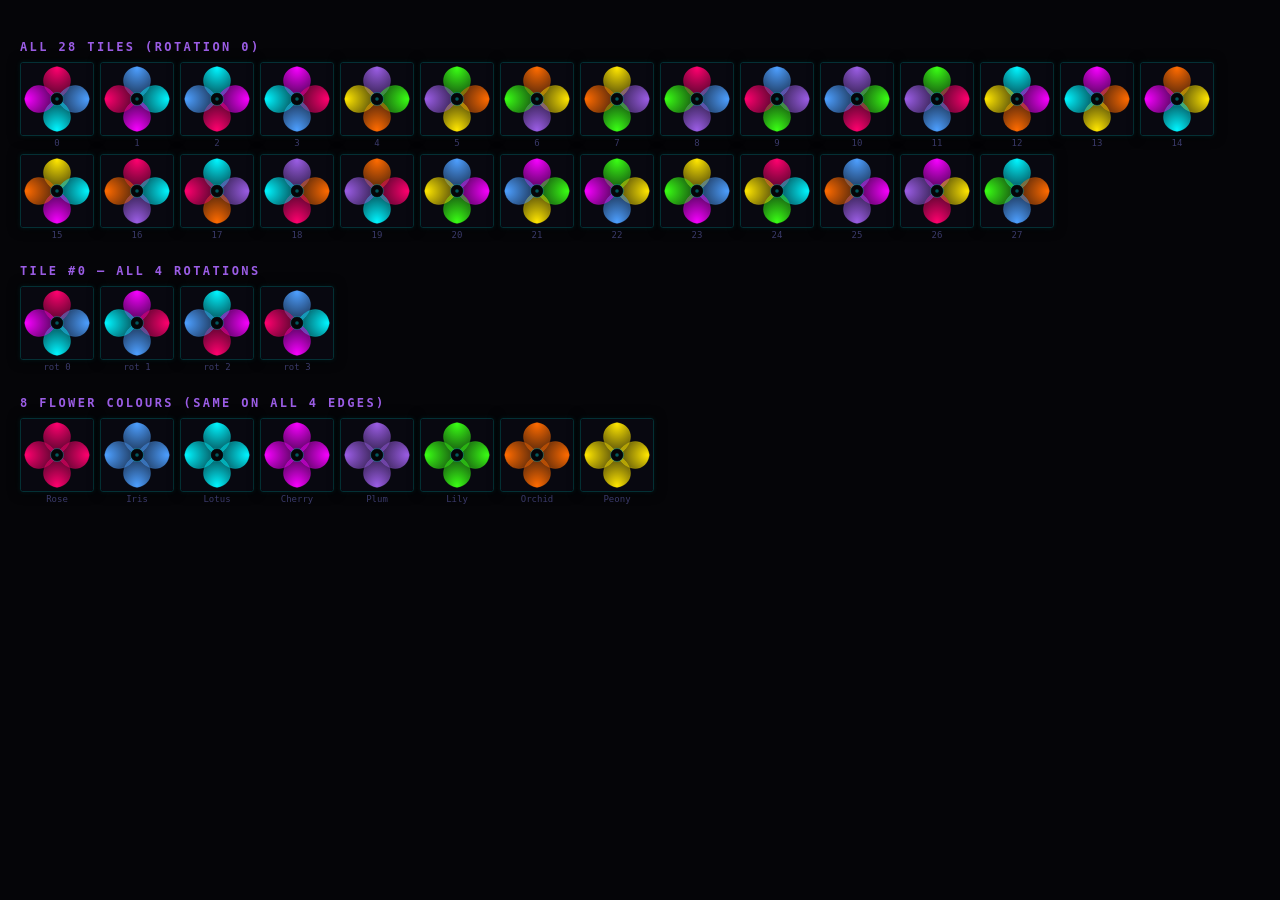
==== preview.html @ b9c77488 "Add tile preview page for development reference Renders all 28 tiles, 4 rotations of tile #0, and al" ====
<!DOCTYPE html>
<html lang="en">
<head>
  <meta charset="UTF-8">
  <title>Tile Preview</title>
  <style>
    body { background: #050508; margin: 0; padding: 20px; font-family: monospace; color: #00f5ff; }
    h2 { font-size: 12px; letter-spacing: 0.2em; text-transform: uppercase; color: #9b5de5; margin: 20px 0 8px; }
    .grid { display: flex; flex-wrap: wrap; gap: 6px; margin-bottom: 24px; }
    .tile-wrap { width: 72px; height: 72px; border-radius: 3px; overflow: hidden;
      border: 1px solid rgba(0,245,255,0.18);
      box-shadow: 0 0 12px rgba(0,0,0,0.8), 0 0 5px rgba(0,245,255,0.12); }
    .label { font-size: 9px; color: #3a3a6a; margin-top: 2px; text-align: center; }
  </style>
</head>
<body>
<script>
const TILES = [
  [0,1,2,3],[1,2,3,0],[2,3,0,1],[3,0,1,2],
  [4,5,6,7],[5,6,7,4],[6,7,4,5],[7,4,5,6],
  [0,1,4,5],[1,4,5,0],[4,5,0,1],[5,0,1,4],
  [2,3,6,7],[3,6,7,2],[6,7,2,3],[7,2,3,6],
  [0,2,4,6],[2,4,6,0],[4,6,0,2],[6,0,2,4],
  [1,3,5,7],[3,5,7,1],[5,7,1,3],[7,1,3,5],
  [0,2,5,7],[1,3,4,6],[3,7,0,4],[2,6,1,5],
];

const FLOWER_COLORS = [
  '#ff006e','#4d9fff','#00f5ff','#f700ff',
  '#9b5de5','#39ff14','#ff6b00','#ffe600',
];
const FLOWER_NAMES = ['Rose','Iris','Lotus','Cherry','Plum','Lily','Orchid','Peony'];

const PETAL_PATHS = [
  'M 50,50 C 25,38 25,9 50,5 C 75,9 75,38 50,50 Z',
  'M 50,50 C 62,25 91,25 95,50 C 91,75 62,75 50,50 Z',
  'M 50,50 C 75,62 75,91 50,95 C 25,91 25,62 50,50 Z',
  'M 50,50 C 38,75 9,75 5,50 C 9,25 38,25 50,50 Z',
];
const PETAL_GRAD_CX = ['50%','95%','50%','5%'];
const PETAL_GRAD_CY = ['5%','50%','95%','50%'];

let uid = 0;

function makeTile(edges) {
  const ns = 'http://www.w3.org/2000/svg';
  const u  = uid++;
  const svg = document.createElementNS(ns, 'svg');
  svg.setAttribute('viewBox','0 0 100 100');
  svg.setAttribute('width','100%');
  svg.setAttribute('height','100%');
  svg.style.display = 'block';

  const defs = document.createElementNS(ns, 'defs');
  for (let i = 0; i < 4; i++) {
    const c = FLOWER_COLORS[edges[i]];
    const g = document.createElementNS(ns, 'radialGradient');
    g.setAttribute('id',`rg${u}_${i}`);
    g.setAttribute('cx', PETAL_GRAD_CX[i]);
    g.setAttribute('cy', PETAL_GRAD_CY[i]);
    g.setAttribute('r','72%');
    const s1 = document.createElementNS(ns,'stop');
    s1.setAttribute('offset','0%'); s1.setAttribute('stop-color',c); s1.setAttribute('stop-opacity','1');
    const s2 = document.createElementNS(ns,'stop');
    s2.setAttribute('offset','100%'); s2.setAttribute('stop-color',c); s2.setAttribute('stop-opacity','0.45');
    g.append(s1,s2); defs.appendChild(g);
  }
  svg.appendChild(defs);

  const bg = document.createElementNS(ns,'rect');
  bg.setAttribute('width','100'); bg.setAttribute('height','100'); bg.setAttribute('fill','#080810');
  svg.appendChild(bg);

  for (let i = 0; i < 4; i++) {
    const c = FLOWER_COLORS[edges[i]];
    const p = document.createElementNS(ns,'path');
    p.setAttribute('d', PETAL_PATHS[i]);
    p.setAttribute('fill', `url(#rg${u}_${i})`);
    p.setAttribute('stroke', c);
    p.setAttribute('stroke-width','0.6');
    p.setAttribute('stroke-opacity','0.55');
    p.setAttribute('stroke-linejoin','round');
    svg.appendChild(p);
  }

  const ring = document.createElementNS(ns,'circle');
  ring.setAttribute('cx','50'); ring.setAttribute('cy','50'); ring.setAttribute('r','9');
  ring.setAttribute('fill','#050508'); ring.setAttribute('stroke','rgba(0,245,255,0.4)'); ring.setAttribute('stroke-width','1');
  svg.appendChild(ring);

  const dot = document.createElementNS(ns,'circle');
  dot.setAttribute('cx','50'); dot.setAttribute('cy','50'); dot.setAttribute('r','2.5');
  dot.setAttribute('fill','rgba(0,245,255,0.35)');
  svg.appendChild(dot);

  return svg;
}

// All 28 tiles at rot=0
const h1 = document.createElement('h2'); h1.textContent = 'All 28 tiles (rotation 0)';
document.body.appendChild(h1);
const g1 = document.createElement('div'); g1.className = 'grid';
TILES.forEach((edges, idx) => {
  const col = document.createElement('div');
  const wrap = document.createElement('div'); wrap.className = 'tile-wrap';
  wrap.appendChild(makeTile(edges));
  const lbl = document.createElement('div'); lbl.className = 'label'; lbl.textContent = idx;
  col.append(wrap, lbl);
  g1.appendChild(col);
});
document.body.appendChild(g1);

// 4 rotations of tile 0
function rotate(edges, rot) {
  const [t,r,b,l] = edges;
  switch(rot&3){case 1:return[l,t,r,b];case 2:return[b,l,t,r];case 3:return[r,b,l,t];default:return[t,r,b,l];}
}
const h2 = document.createElement('h2'); h2.textContent = 'Tile #0 — all 4 rotations';
document.body.appendChild(h2);
const g2 = document.createElement('div'); g2.className = 'grid';
for (let rot = 0; rot < 4; rot++) {
  const col = document.createElement('div');
  const wrap = document.createElement('div'); wrap.className = 'tile-wrap';
  wrap.appendChild(makeTile(rotate(TILES[0], rot)));
  const lbl = document.createElement('div'); lbl.className = 'label'; lbl.textContent = `rot ${rot}`;
  col.append(wrap, lbl);
  g2.appendChild(col);
}
document.body.appendChild(g2);

// One tile per flower
const h3 = document.createElement('h2'); h3.textContent = '8 flower colours (same on all 4 edges)';
document.body.appendChild(h3);
const g3 = document.createElement('div'); g3.className = 'grid';
for (let f = 0; f < 8; f++) {
  const col = document.createElement('div');
  const wrap = document.createElement('div'); wrap.className = 'tile-wrap';
  wrap.appendChild(makeTile([f,f,f,f]));
  const lbl = document.createElement('div'); lbl.className = 'label'; lbl.textContent = FLOWER_NAMES[f];
  col.append(wrap, lbl);
  g3.appendChild(col);
}
document.body.appendChild(g3);
</script>
</body>
</html>
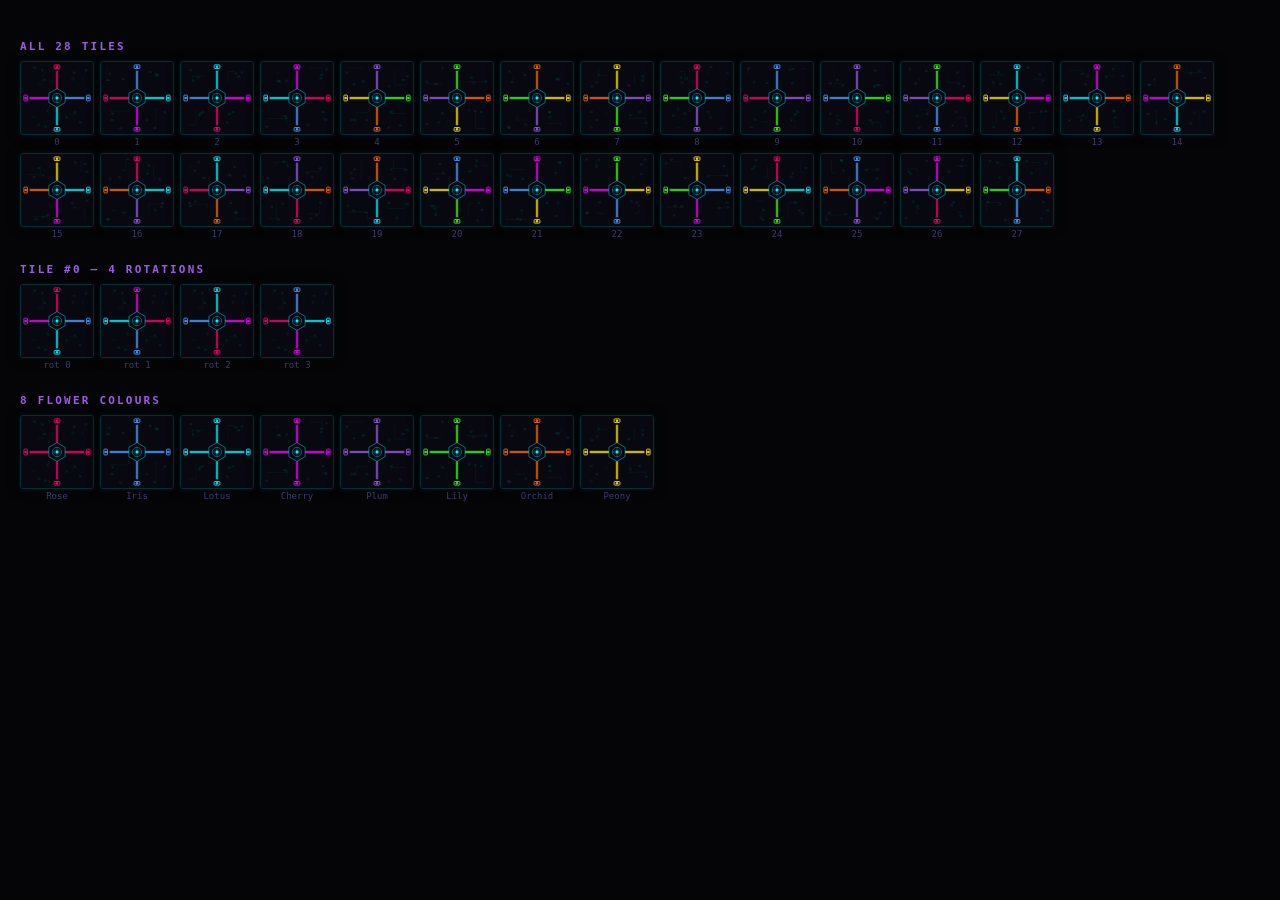
==== commit f9bd558c: "Redesign tiles as circuit board nodes (inspired by reference image) Each tile is now a PCB-style SVG" ====
--- a/preview.html
+++ b/preview.html
@@ -4,18 +4,18 @@
   <meta charset="UTF-8">
   <title>Tile Preview</title>
   <style>
-    body { background: #050508; margin: 0; padding: 20px; font-family: monospace; color: #00f5ff; }
-    h2 { font-size: 12px; letter-spacing: 0.2em; text-transform: uppercase; color: #9b5de5; margin: 20px 0 8px; }
-    .grid { display: flex; flex-wrap: wrap; gap: 6px; margin-bottom: 24px; }
-    .tile-wrap { width: 72px; height: 72px; border-radius: 3px; overflow: hidden;
-      border: 1px solid rgba(0,245,255,0.18);
-      box-shadow: 0 0 12px rgba(0,0,0,0.8), 0 0 5px rgba(0,245,255,0.12); }
-    .label { font-size: 9px; color: #3a3a6a; margin-top: 2px; text-align: center; }
+    body { background:#050508; margin:0; padding:20px; font-family:monospace; color:#00f5ff; }
+    h2 { font-size:11px; letter-spacing:0.2em; text-transform:uppercase; color:#9b5de5; margin:20px 0 8px; }
+    .grid { display:flex; flex-wrap:wrap; gap:6px; margin-bottom:24px; }
+    .tile-wrap { width:72px; height:72px; border-radius:3px; overflow:hidden;
+      border:1px solid rgba(0,245,255,0.18);
+      box-shadow:0 0 12px rgba(0,0,0,.8),0 0 5px rgba(0,245,255,.12); }
+    .label { font-size:9px; color:#3a3a6a; margin-top:2px; text-align:center; }
   </style>
 </head>
 <body>
 <script>
-const TILES = [
+const TILES=[
   [0,1,2,3],[1,2,3,0],[2,3,0,1],[3,0,1,2],
   [4,5,6,7],[5,6,7,4],[6,7,4,5],[7,4,5,6],
   [0,1,4,5],[1,4,5,0],[4,5,0,1],[5,0,1,4],
@@ -24,122 +24,77 @@
   [1,3,5,7],[3,5,7,1],[5,7,1,3],[7,1,3,5],
   [0,2,5,7],[1,3,4,6],[3,7,0,4],[2,6,1,5],
 ];
+const FLOWER_COLORS=['#ff006e','#4d9fff','#00f5ff','#f700ff','#9b5de5','#39ff14','#ff6b00','#ffe600'];
+const FLOWER_NAMES=['Rose','Iris','Lotus','Cherry','Plum','Lily','Orchid','Peony'];
+const TRACE_DIRS=[
+  [50,37,50,12,  50, 6.5,8,5],
+  [61,50,88,50,  93.5,50,5,8],
+  [50,63,50,88,  50,93.5,8,5],
+  [39,50,12,50,   6.5,50,5,8],
+];
 
-const FLOWER_COLORS = [
-  '#ff006e','#4d9fff','#00f5ff','#f700ff',
-  '#9b5de5','#39ff14','#ff6b00','#ffe600',
-];
-const FLOWER_NAMES = ['Rose','Iris','Lotus','Cherry','Plum','Lily','Orchid','Peony'];
+function lcg(seed){let s=(seed*1664525+1013904223)>>>0;return()=>{s=(s*1664525+1013904223)>>>0;return s/0x100000000;};}
+function el(ns,tag,attrs){const e=document.createElementNS(ns,tag);for(const[k,v]of Object.entries(attrs))e.setAttribute(k,v);return e;}
 
-const PETAL_PATHS = [
-  'M 50,50 C 25,38 25,9 50,5 C 75,9 75,38 50,50 Z',
-  'M 50,50 C 62,25 91,25 95,50 C 91,75 62,75 50,50 Z',
-  'M 50,50 C 75,62 75,91 50,95 C 25,91 25,62 50,50 Z',
-  'M 50,50 C 38,75 9,75 5,50 C 9,25 38,25 50,50 Z',
-];
-const PETAL_GRAD_CX = ['50%','95%','50%','5%'];
-const PETAL_GRAD_CY = ['5%','50%','95%','50%'];
+function addPCBCorners(svg,ns,seed){
+  const rng=lcg(seed);
+  const corners=[{x:7,y:7,w:30,h:28},{x:63,y:7,w:30,h:28},{x:7,y:65,w:30,h:28},{x:63,y:65,w:30,h:28}];
+  for(const c of corners){
+    const r=()=>c.x+rng()*c.w, d=()=>c.y+rng()*c.h;
+    const[ax,ay,bx,by]=[r(),d(),r(),d()];
+    svg.appendChild(el(ns,'path',{d:`M ${ax.toFixed(1)},${ay.toFixed(1)} L ${bx.toFixed(1)},${ay.toFixed(1)} L ${bx.toFixed(1)},${by.toFixed(1)}`,fill:'none',stroke:'rgba(0,245,255,0.09)','stroke-width':'0.7'}));
+    for(let p=0;p<2;p++){const[px,py]=[r(),d()];svg.appendChild(el(ns,'rect',{x:(px-2).toFixed(1),y:(py-1.2).toFixed(1),width:'4',height:'2.4',rx:'0.4',fill:'rgba(0,245,255,0.06)',stroke:'rgba(0,245,255,0.13)','stroke-width':'0.4'}));}
+    const[vx,vy]=[r(),d()];
+    svg.appendChild(el(ns,'circle',{cx:vx.toFixed(1),cy:vy.toFixed(1),r:'2',fill:'none',stroke:'rgba(0,245,255,0.13)','stroke-width':'0.5'}));
+    svg.appendChild(el(ns,'circle',{cx:vx.toFixed(1),cy:vy.toFixed(1),r:'0.7',fill:'rgba(0,245,255,0.22)'}));
+  }
+}
 
-let uid = 0;
-
-function makeTile(edges) {
-  const ns = 'http://www.w3.org/2000/svg';
-  const u  = uid++;
-  const svg = document.createElementNS(ns, 'svg');
-  svg.setAttribute('viewBox','0 0 100 100');
-  svg.setAttribute('width','100%');
-  svg.setAttribute('height','100%');
-  svg.style.display = 'block';
-
-  const defs = document.createElementNS(ns, 'defs');
-  for (let i = 0; i < 4; i++) {
-    const c = FLOWER_COLORS[edges[i]];
-    const g = document.createElementNS(ns, 'radialGradient');
-    g.setAttribute('id',`rg${u}_${i}`);
-    g.setAttribute('cx', PETAL_GRAD_CX[i]);
-    g.setAttribute('cy', PETAL_GRAD_CY[i]);
-    g.setAttribute('r','72%');
-    const s1 = document.createElementNS(ns,'stop');
-    s1.setAttribute('offset','0%'); s1.setAttribute('stop-color',c); s1.setAttribute('stop-opacity','1');
-    const s2 = document.createElementNS(ns,'stop');
-    s2.setAttribute('offset','100%'); s2.setAttribute('stop-color',c); s2.setAttribute('stop-opacity','0.45');
-    g.append(s1,s2); defs.appendChild(g);
+function makeTile(edges, tileIdx=0){
+  const ns='http://www.w3.org/2000/svg';
+  const svg=el(ns,'svg',{viewBox:'0 0 100 100',width:'100%',height:'100%'});
+  svg.appendChild(el(ns,'rect',{width:'100',height:'100',fill:'#080810'}));
+  addPCBCorners(svg,ns,tileIdx*7+3);
+  for(let i=0;i<4;i++){
+    const c=FLOWER_COLORS[edges[i]];
+    const[x1,y1,x2,y2,cx,cy,pw,ph]=TRACE_DIRS[i];
+    svg.appendChild(el(ns,'line',{x1,y1,x2,y2,stroke:c,'stroke-width':'5','stroke-opacity':'0.18'}));
+    svg.appendChild(el(ns,'line',{x1,y1,x2,y2,stroke:c,'stroke-width':'1.8'}));
+    svg.appendChild(el(ns,'rect',{x:(cx-pw/2).toFixed(1),y:(cy-ph/2).toFixed(1),width:pw,height:ph,rx:'1',fill:'#060612',stroke:c,'stroke-width':'1.2'}));
+    svg.appendChild(el(ns,'circle',{cx,cy,r:'1.8',fill:c,'fill-opacity':'0.9'}));
   }
-  svg.appendChild(defs);
-
-  const bg = document.createElementNS(ns,'rect');
-  bg.setAttribute('width','100'); bg.setAttribute('height','100'); bg.setAttribute('fill','#080810');
-  svg.appendChild(bg);
-
-  for (let i = 0; i < 4; i++) {
-    const c = FLOWER_COLORS[edges[i]];
-    const p = document.createElementNS(ns,'path');
-    p.setAttribute('d', PETAL_PATHS[i]);
-    p.setAttribute('fill', `url(#rg${u}_${i})`);
-    p.setAttribute('stroke', c);
-    p.setAttribute('stroke-width','0.6');
-    p.setAttribute('stroke-opacity','0.55');
-    p.setAttribute('stroke-linejoin','round');
-    svg.appendChild(p);
-  }
-
-  const ring = document.createElementNS(ns,'circle');
-  ring.setAttribute('cx','50'); ring.setAttribute('cy','50'); ring.setAttribute('r','9');
-  ring.setAttribute('fill','#050508'); ring.setAttribute('stroke','rgba(0,245,255,0.4)'); ring.setAttribute('stroke-width','1');
-  svg.appendChild(ring);
-
-  const dot = document.createElementNS(ns,'circle');
-  dot.setAttribute('cx','50'); dot.setAttribute('cy','50'); dot.setAttribute('r','2.5');
-  dot.setAttribute('fill','rgba(0,245,255,0.35)');
-  svg.appendChild(dot);
-
+  const pts=Array.from({length:6},(_,i)=>{const a=Math.PI/180*(60*i-30);return`${(50+13*Math.cos(a)).toFixed(2)},${(50+13*Math.sin(a)).toFixed(2)}`;}).join(' ');
+  svg.appendChild(el(ns,'polygon',{points:pts,fill:'#050510',stroke:'rgba(0,245,255,0.5)','stroke-width':'1.2'}));
+  svg.appendChild(el(ns,'circle',{cx:'50',cy:'50',r:'6.5',fill:'none',stroke:'rgba(0,245,255,0.6)','stroke-width':'0.8'}));
+  for(const[x1,y1,x2,y2]of[[43,50,57,50],[50,43,50,57]])svg.appendChild(el(ns,'line',{x1,y1,x2,y2,stroke:'rgba(0,245,255,0.45)','stroke-width':'0.7'}));
+  svg.appendChild(el(ns,'circle',{cx:'50',cy:'50',r:'4',fill:'rgba(0,245,255,0.12)'}));
+  svg.appendChild(el(ns,'circle',{cx:'50',cy:'50',r:'2',fill:'#00f5ff'}));
   return svg;
 }
 
-// All 28 tiles at rot=0
-const h1 = document.createElement('h2'); h1.textContent = 'All 28 tiles (rotation 0)';
-document.body.appendChild(h1);
-const g1 = document.createElement('div'); g1.className = 'grid';
-TILES.forEach((edges, idx) => {
-  const col = document.createElement('div');
-  const wrap = document.createElement('div'); wrap.className = 'tile-wrap';
-  wrap.appendChild(makeTile(edges));
-  const lbl = document.createElement('div'); lbl.className = 'label'; lbl.textContent = idx;
-  col.append(wrap, lbl);
-  g1.appendChild(col);
-});
+function tile(edges, label, idx=0){
+  const col=document.createElement('div');
+  const wrap=document.createElement('div'); wrap.className='tile-wrap';
+  wrap.appendChild(makeTile(edges,idx));
+  const lbl=document.createElement('div'); lbl.className='label'; lbl.textContent=label;
+  col.append(wrap,lbl); return col;
+}
+
+function rotate(e,r){const[t,ri,b,l]=e;switch(r&3){case 1:return[l,t,ri,b];case 2:return[b,l,t,ri];case 3:return[ri,b,l,t];default:return[t,ri,b,l];}}
+
+const h1=document.createElement('h2'); h1.textContent='All 28 tiles'; document.body.appendChild(h1);
+const g1=document.createElement('div'); g1.className='grid';
+TILES.forEach((e,i)=>g1.appendChild(tile(e,i,i)));
 document.body.appendChild(g1);
 
-// 4 rotations of tile 0
-function rotate(edges, rot) {
-  const [t,r,b,l] = edges;
-  switch(rot&3){case 1:return[l,t,r,b];case 2:return[b,l,t,r];case 3:return[r,b,l,t];default:return[t,r,b,l];}
-}
-const h2 = document.createElement('h2'); h2.textContent = 'Tile #0 — all 4 rotations';
-document.body.appendChild(h2);
-const g2 = document.createElement('div'); g2.className = 'grid';
-for (let rot = 0; rot < 4; rot++) {
-  const col = document.createElement('div');
-  const wrap = document.createElement('div'); wrap.className = 'tile-wrap';
-  wrap.appendChild(makeTile(rotate(TILES[0], rot)));
-  const lbl = document.createElement('div'); lbl.className = 'label'; lbl.textContent = `rot ${rot}`;
-  col.append(wrap, lbl);
-  g2.appendChild(col);
-}
+const h2=document.createElement('h2'); h2.textContent='Tile #0 — 4 rotations'; document.body.appendChild(h2);
+const g2=document.createElement('div'); g2.className='grid';
+for(let r=0;r<4;r++) g2.appendChild(tile(rotate(TILES[0],r),`rot ${r}`,0));
 document.body.appendChild(g2);
 
-// One tile per flower
-const h3 = document.createElement('h2'); h3.textContent = '8 flower colours (same on all 4 edges)';
-document.body.appendChild(h3);
-const g3 = document.createElement('div'); g3.className = 'grid';
-for (let f = 0; f < 8; f++) {
-  const col = document.createElement('div');
-  const wrap = document.createElement('div'); wrap.className = 'tile-wrap';
-  wrap.appendChild(makeTile([f,f,f,f]));
-  const lbl = document.createElement('div'); lbl.className = 'label'; lbl.textContent = FLOWER_NAMES[f];
-  col.append(wrap, lbl);
-  g3.appendChild(col);
-}
+const h3=document.createElement('h2'); h3.textContent='8 flower colours'; document.body.appendChild(h3);
+const g3=document.createElement('div'); g3.className='grid';
+for(let f=0;f<8;f++) g3.appendChild(tile([f,f,f,f],FLOWER_NAMES[f],f));
 document.body.appendChild(g3);
 </script>
 </body>
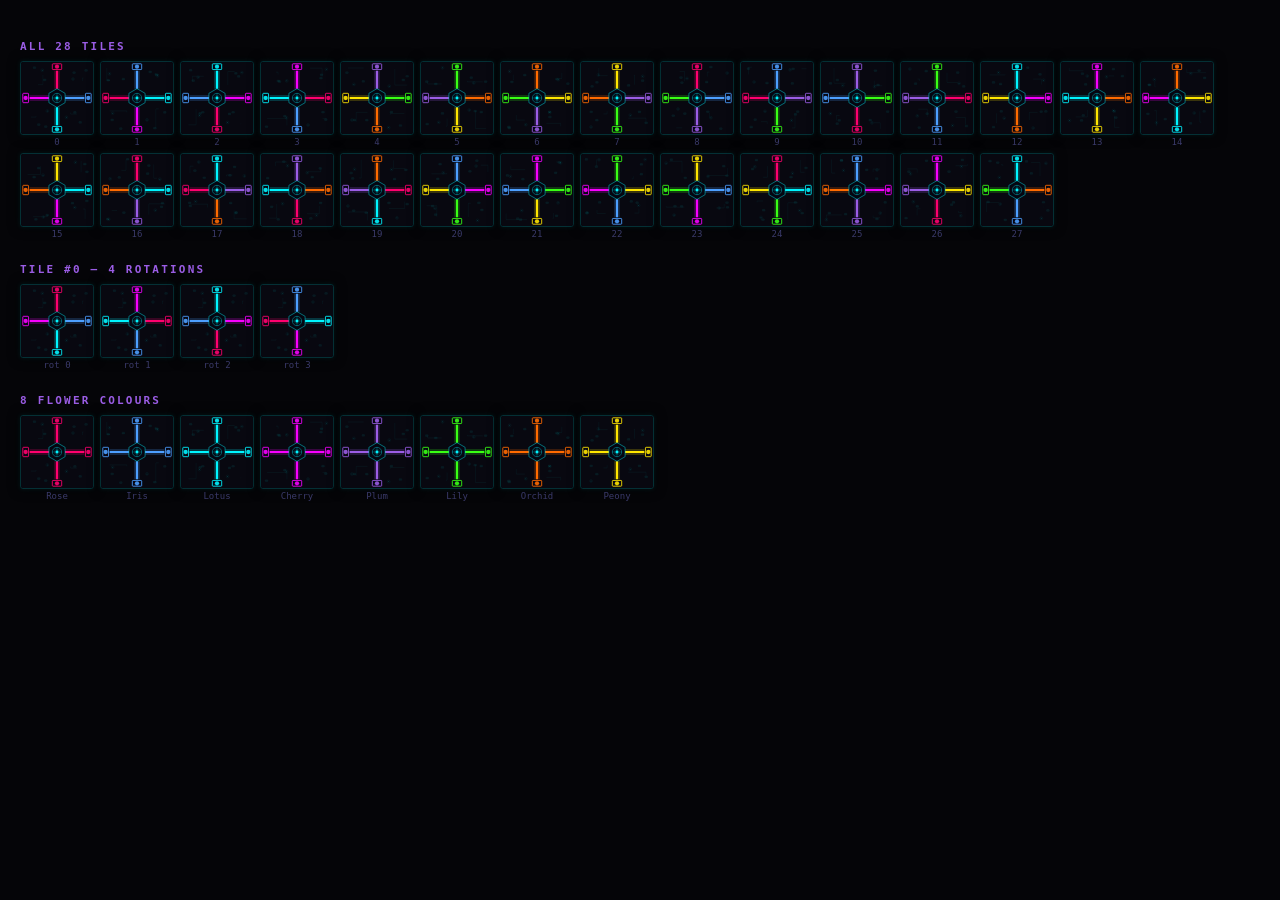
==== commit 28f1194d: "Increase trace width and terminal pad size for mobile readability - Core trace: 1.8 → 3, glow: 5 → 8" ====
--- a/preview.html
+++ b/preview.html
@@ -27,10 +27,10 @@
 const FLOWER_COLORS=['#ff006e','#4d9fff','#00f5ff','#f700ff','#9b5de5','#39ff14','#ff6b00','#ffe600'];
 const FLOWER_NAMES=['Rose','Iris','Lotus','Cherry','Plum','Lily','Orchid','Peony'];
 const TRACE_DIRS=[
-  [50,37,50,12,  50, 6.5,8,5],
-  [61,50,88,50,  93.5,50,5,8],
-  [50,63,50,88,  50,93.5,8,5],
-  [39,50,12,50,   6.5,50,5,8],
+  [50,37,50,12,  50, 6.5,13,8],
+  [61,50,88,50,  93.5,50,8,13],
+  [50,63,50,88,  50,93.5,13,8],
+  [39,50,12,50,   6.5,50,8,13],
 ];
 
 function lcg(seed){let s=(seed*1664525+1013904223)>>>0;return()=>{s=(s*1664525+1013904223)>>>0;return s/0x100000000;};}
@@ -58,10 +58,10 @@
   for(let i=0;i<4;i++){
     const c=FLOWER_COLORS[edges[i]];
     const[x1,y1,x2,y2,cx,cy,pw,ph]=TRACE_DIRS[i];
-    svg.appendChild(el(ns,'line',{x1,y1,x2,y2,stroke:c,'stroke-width':'5','stroke-opacity':'0.18'}));
-    svg.appendChild(el(ns,'line',{x1,y1,x2,y2,stroke:c,'stroke-width':'1.8'}));
+    svg.appendChild(el(ns,'line',{x1,y1,x2,y2,stroke:c,'stroke-width':'8','stroke-opacity':'0.2'}));
+    svg.appendChild(el(ns,'line',{x1,y1,x2,y2,stroke:c,'stroke-width':'3'}));
     svg.appendChild(el(ns,'rect',{x:(cx-pw/2).toFixed(1),y:(cy-ph/2).toFixed(1),width:pw,height:ph,rx:'1',fill:'#060612',stroke:c,'stroke-width':'1.2'}));
-    svg.appendChild(el(ns,'circle',{cx,cy,r:'1.8',fill:c,'fill-opacity':'0.9'}));
+    svg.appendChild(el(ns,'circle',{cx,cy,r:'3',fill:c,'fill-opacity':'0.9'}));
   }
   const pts=Array.from({length:6},(_,i)=>{const a=Math.PI/180*(60*i-30);return`${(50+13*Math.cos(a)).toFixed(2)},${(50+13*Math.sin(a)).toFixed(2)}`;}).join(' ');
   svg.appendChild(el(ns,'polygon',{points:pts,fill:'#050510',stroke:'rgba(0,245,255,0.5)','stroke-width':'1.2'}));
